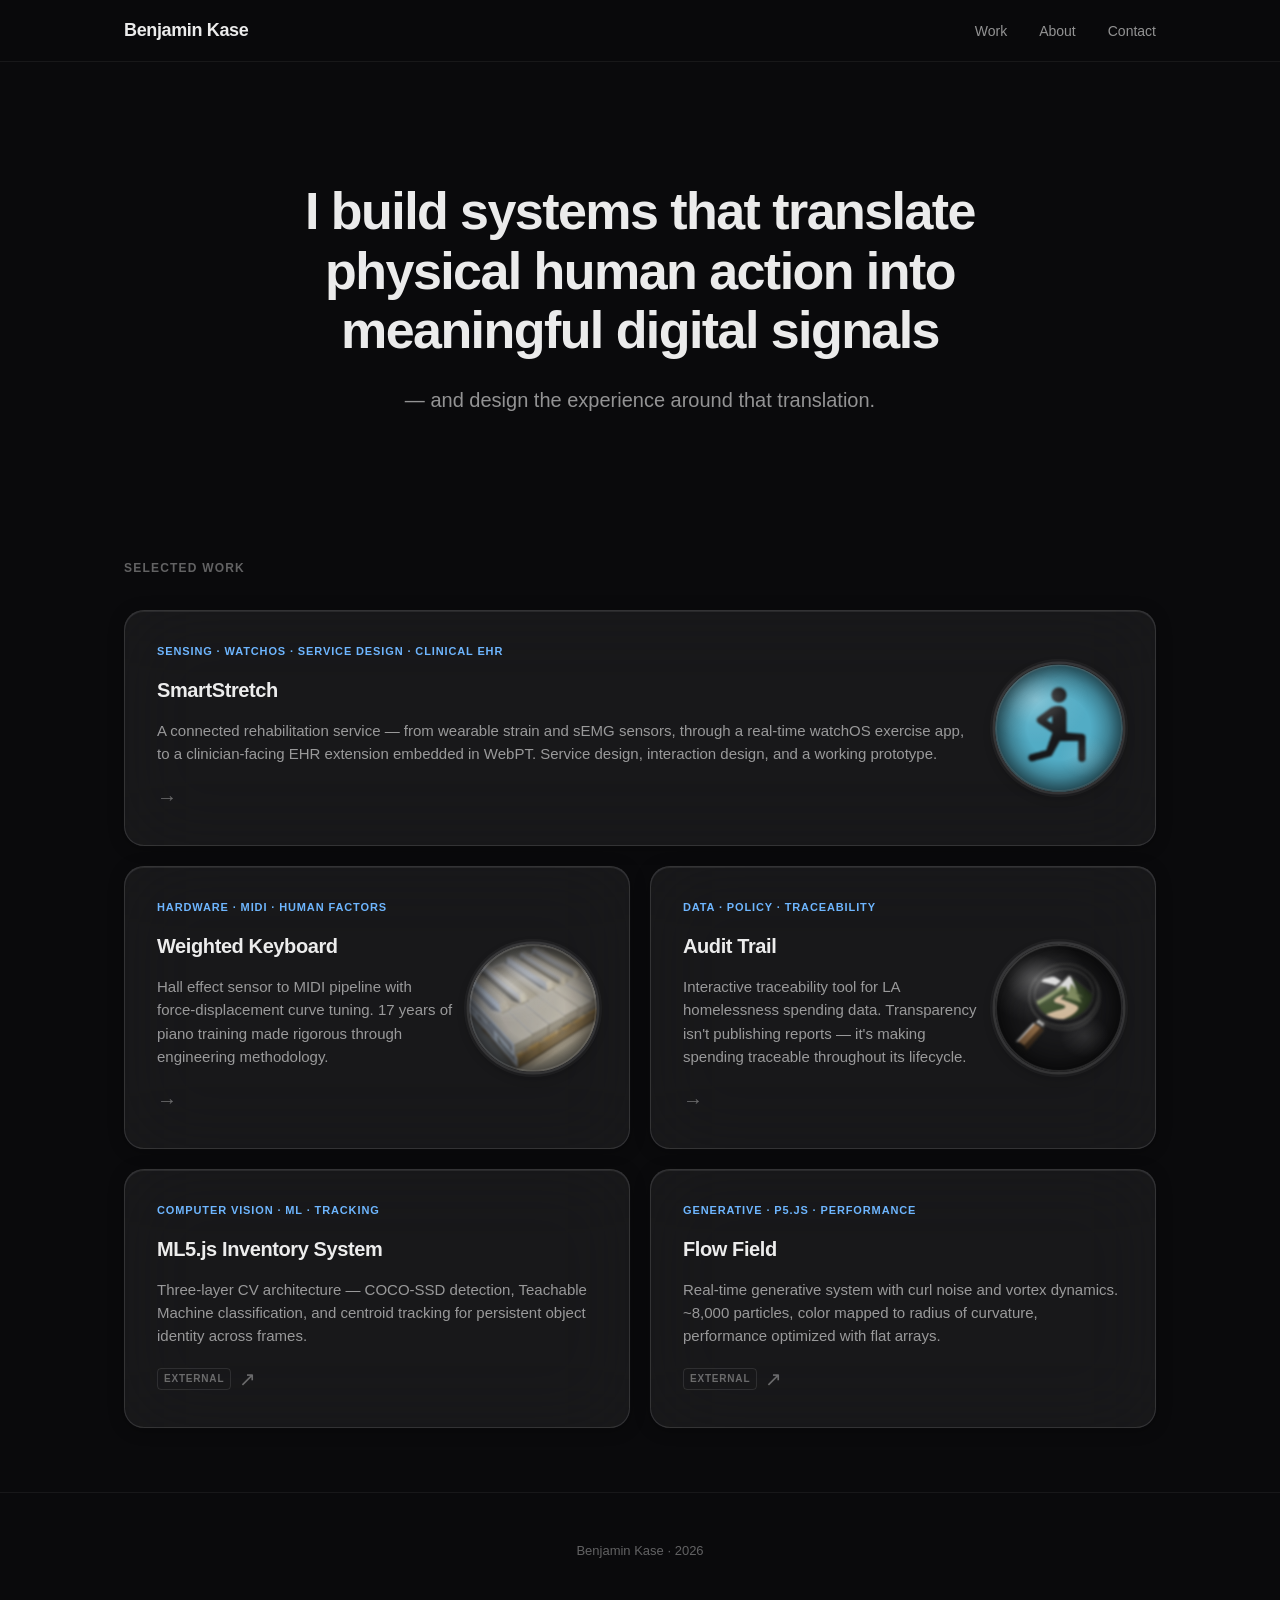
==== index.html @ 354878b5 "Portfolio initialization Smart Stretch Weighted Keyboard Audit Trail ML5.js Inventory System Flow Fi" ====
<!DOCTYPE html>
<html lang="en">
<head>
  <meta charset="UTF-8">
  <meta name="viewport" content="width=device-width, initial-scale=1.0">
  <title>Benjamin Kase — Interaction + Systems</title>
  <meta name="description" content="I build systems that translate physical human action into meaningful digital signals — and design the experience around that translation.">
  <link rel="stylesheet" href="styles.css">
  <link rel="icon" href="data:image/svg+xml,<svg xmlns='http://www.w3.org/2000/svg' viewBox='0 0 100 100'><text y='.9em' font-size='90'>◈</text></svg>">
  <style>
    .project-card.external .card-arrow {
      display: flex;
      align-items: center;
      gap: 8px;
    }
    .external-badge {
      font-size: 0.625rem;
      font-weight: 600;
      text-transform: uppercase;
      letter-spacing: 0.08em;
      color: var(--text-tertiary);
      border: 1px solid rgba(255, 255, 255, 0.1);
      border-radius: 4px;
      padding: 2px 6px;
      transition: border-color 0.2s, color 0.2s;
    }
    .project-card.external:hover .external-badge {
      color: var(--accent);
      border-color: rgba(110, 182, 255, 0.3);
    }

    /* ── Peephole hero images ── */
    .card-peephole-wrap {
      flex-shrink: 0;
      width: 128px;
      height: 128px;
      min-width: 128px;
      min-height: 128px;
      position: relative;
      border-radius: 50%;
      box-shadow:
        0 0 0 2.5px rgba(255,255,255,0.10),
        0 0 0 5px rgba(255,255,255,0.04),
        0 4px 12px rgba(0,0,0,0.3);
    }
    .card-peephole {
      position: relative;
      width: 100%;
      height: 100%;
      border-radius: 50%;
      overflow: hidden;
      clip-path: circle(50%);
      -webkit-clip-path: circle(50%);
      isolation: isolate;
      transform: translateZ(0);
      -webkit-transform: translateZ(0);
    }
    .card-peephole img {
      width: 100%;
      height: 100%;
      object-fit: cover;
      display: block;
      /* Haze / frosted lens effect on the image itself */
      filter: blur(1.2px) saturate(0.7) brightness(0.85);
      transition: filter 0.4s ease;
    }
    .project-card:hover .card-peephole img {
      filter: blur(0.4px) saturate(0.9) brightness(0.95);
    }
    /* Glass overlay — barrel distortion vignette + specular caustics */
    .card-peephole::after {
      content: '';
      position: absolute;
      inset: 0;
      border-radius: 50%;
      background:
        /* Primary specular highlight — top-left caustic */
        radial-gradient(ellipse 60% 50% at 32% 28%, rgba(255,255,255,0.30) 0%, rgba(255,255,255,0.06) 40%, transparent 70%),
        /* Secondary reflection — bottom-right */
        radial-gradient(ellipse 40% 35% at 70% 72%, rgba(255,255,255,0.10) 0%, transparent 50%),
        /* Barrel distortion vignette — heavy darkening at edges */
        radial-gradient(circle at 50% 50%, transparent 35%, rgba(0,0,0,0.20) 55%, rgba(0,0,0,0.50) 75%, rgba(0,0,0,0.75) 100%);
      box-shadow:
        inset 0 0 24px rgba(0,0,0,0.5),
        inset 0 1px 3px rgba(255,255,255,0.18),
        inset 0 -1px 2px rgba(255,255,255,0.05);
      pointer-events: none;
      transition: background 0.4s ease;
    }
    /* Lens housing ring */
    .card-peephole::before {
      content: '';
      position: absolute;
      inset: 0;
      border-radius: 50%;
      border: 2px solid rgba(255,255,255,0.10);
      z-index: 1;
      pointer-events: none;
    }
    .project-card:hover .card-peephole::after {
      background:
        radial-gradient(ellipse 60% 50% at 32% 28%, rgba(255,255,255,0.38) 0%, rgba(255,255,255,0.10) 40%, transparent 70%),
        radial-gradient(ellipse 40% 35% at 70% 72%, rgba(255,255,255,0.14) 0%, transparent 50%),
        radial-gradient(circle at 50% 50%, transparent 40%, rgba(0,0,0,0.15) 58%, rgba(0,0,0,0.40) 75%, rgba(0,0,0,0.65) 100%);
    }

    /* Card layout with peephole — flex row */
    .project-card.has-peephole {
      flex-direction: row;
      align-items: center;
    }
    .card-content {
      flex: 1;
      min-width: 0;
      display: flex;
      flex-direction: column;
      gap: 16px;
    }

    @media (max-width: 480px) {
      .card-peephole-wrap {
        width: 96px;
        height: 96px;
        min-width: 96px;
        min-height: 96px;
      }
    }
  </style>
</head>
<body>

  <nav class="nav">
    <div class="container">
      <a href="/" class="nav-logo">Benjamin Kase</a>
      <ul class="nav-links">
        <li><a href="/">Work</a></li>
        <li><a href="/about/">About</a></li>
        <li><a href="/contact/">Contact</a></li>
      </ul>
    </div>
  </nav>

  <header class="hero">
    <div class="container">
      <h1>I build systems that translate physical human action into meaningful digital signals</h1>
      <p class="subtitle">— and design the experience around that translation.</p>
    </div>
  </header>

  <main class="section">
    <div class="container">
      <p class="section-label">Selected Work</p>

      <div class="project-grid">

        <a href="/smartstretch/" class="project-card glass featured has-peephole">
          <div class="card-content">
            <span class="card-tag">Sensing · watchOS · Service Design · Clinical EHR</span>
            <h3>SmartStretch</h3>
            <p>A connected rehabilitation service — from wearable strain and sEMG sensors, through a real-time watchOS exercise app, to a clinician-facing EHR extension embedded in WebPT. Service design, interaction design, and a working prototype.</p>
            <span class="card-arrow">→</span>
          </div>
          <div class="card-peephole-wrap">
            <div class="card-peephole">
              <img src="smartstretch/assets/motion-icon.png" alt="Motion app icon" width="128" height="128">
            </div>
          </div>
        </a>

        <a href="/keyboard/" class="project-card glass has-peephole">
          <div class="card-content">
            <span class="card-tag">Hardware · MIDI · Human Factors</span>
            <h3>Weighted Keyboard</h3>
            <p>Hall effect sensor to MIDI pipeline with force-displacement curve tuning. 17 years of piano training made rigorous through engineering methodology.</p>
            <span class="card-arrow">→</span>
          </div>
          <div class="card-peephole-wrap">
            <div class="card-peephole">
              <img src="keyboard/assets/octave-v2.jpeg" alt="Assembled keyboard octave prototype" width="128" height="128">
            </div>
          </div>
        </a>

        <a href="/audit-trail/" class="project-card glass has-peephole">
          <div class="card-content">
            <span class="card-tag">Data · Policy · Traceability</span>
            <h3>Audit Trail</h3>
            <p>Interactive traceability tool for LA homelessness spending data. Transparency isn't publishing reports — it's making spending traceable throughout its lifecycle.</p>
            <span class="card-arrow">→</span>
          </div>
          <div class="card-peephole-wrap">
            <div class="card-peephole">
              <img src="audit-trail/app/assets/logo.png" alt="Audit Trail logo" width="128" height="128">
            </div>
          </div>
        </a>

        <a href="https://bkase-dotcom.github.io/ACCD-fall-2025/creative-prototyping/week11/Self%20Stock/prototype/index.html" target="_blank" rel="noopener" class="project-card glass external">
          <span class="card-tag">Computer Vision · ML · Tracking</span>
          <h3>ML5.js Inventory System</h3>
          <p>Three-layer CV architecture — COCO-SSD detection, Teachable Machine classification, and centroid tracking for persistent object identity across frames.</p>
          <span class="card-arrow"><span class="external-badge">External</span> ↗</span>
        </a>

        <a href="https://bkase-dotcom.github.io/ACCD-fall-2025/creative-prototyping/week8/Ptrns_rthm_mvmt/index.html" target="_blank" rel="noopener" class="project-card glass external">
          <span class="card-tag">Generative · P5.js · Performance</span>
          <h3>Flow Field</h3>
          <p>Real-time generative system with curl noise and vortex dynamics. ~8,000 particles, color mapped to radius of curvature, performance optimized with flat arrays.</p>
          <span class="card-arrow"><span class="external-badge">External</span> ↗</span>
        </a>

      </div>
    </div>
  </main>

  <footer class="footer">
    <div class="container">
      <p>Benjamin Kase · 2026</p>
    </div>
  </footer>

</body>
</html>
---- styles.css ----
/* ── Reset & Base ── */
*, *::before, *::after {
  margin: 0;
  padding: 0;
  box-sizing: border-box;
}

:root {
  --bg: #0a0a0c;
  --surface: rgba(255, 255, 255, 0.06);
  --surface-hover: rgba(255, 255, 255, 0.10);
  --glass-border: rgba(255, 255, 255, 0.12);
  --glass-highlight: rgba(255, 255, 255, 0.08);
  --text-primary: rgba(255, 255, 255, 0.92);
  --text-secondary: rgba(255, 255, 255, 0.56);
  --text-tertiary: rgba(255, 255, 255, 0.36);
  --accent: #6eb6ff;
  --radius: 20px;
  --radius-sm: 12px;
  --blur: 40px;
  --max-width: 1080px;
  --gutter: 24px;
}

html {
  font-size: 16px;
  -webkit-font-smoothing: antialiased;
  -moz-osx-font-smoothing: grayscale;
}

body {
  font-family: -apple-system, 'SF Pro Display', 'SF Pro Text', 'Inter', 'Helvetica Neue', sans-serif;
  background: var(--bg);
  color: var(--text-primary);
  line-height: 1.6;
  min-height: 100vh;
}

a {
  color: var(--accent);
  text-decoration: none;
  transition: opacity 0.2s;
}

a:hover {
  opacity: 0.8;
}

img {
  max-width: 100%;
  display: block;
}

/* ── Glass Surface ── */
.glass {
  background: var(--surface);
  backdrop-filter: blur(var(--blur));
  -webkit-backdrop-filter: blur(var(--blur));
  border: 1px solid var(--glass-border);
  border-radius: var(--radius);
  box-shadow:
    0 2px 16px rgba(0, 0, 0, 0.3),
    0 0 1px rgba(255, 255, 255, 0.1),
    inset 0 1px 0 var(--glass-highlight);
}

/* ── Layout ── */
.container {
  max-width: var(--max-width);
  margin: 0 auto;
  padding: 0 var(--gutter);
}

/* ── Nav ── */
.nav {
  position: sticky;
  top: 0;
  z-index: 100;
  padding: 16px 0;
  background: rgba(10, 10, 12, 0.72);
  backdrop-filter: blur(24px);
  -webkit-backdrop-filter: blur(24px);
  border-bottom: 1px solid rgba(255, 255, 255, 0.06);
}

.nav .container {
  display: flex;
  align-items: center;
  justify-content: space-between;
}

.nav-logo {
  font-size: 1.125rem;
  font-weight: 600;
  color: var(--text-primary);
  letter-spacing: -0.02em;
}

.nav-links {
  display: flex;
  gap: 32px;
  list-style: none;
}

.nav-links a {
  color: var(--text-secondary);
  font-size: 0.875rem;
  font-weight: 500;
  transition: color 0.2s;
}

.nav-links a:hover {
  color: var(--text-primary);
  opacity: 1;
}

/* ── Hero ── */
.hero {
  padding: 120px 0 80px;
  text-align: center;
}

.hero h1 {
  font-size: clamp(2rem, 5vw, 3.25rem);
  font-weight: 700;
  letter-spacing: -0.03em;
  line-height: 1.15;
  max-width: 720px;
  margin: 0 auto 24px;
}

.hero .subtitle {
  font-size: clamp(1rem, 2.5vw, 1.25rem);
  color: var(--text-secondary);
  max-width: 600px;
  margin: 0 auto;
  line-height: 1.5;
  font-weight: 400;
}

/* ── Section ── */
.section {
  padding: 64px 0;
}

.section-label {
  font-size: 0.75rem;
  font-weight: 600;
  text-transform: uppercase;
  letter-spacing: 0.1em;
  color: var(--text-tertiary);
  margin-bottom: 32px;
}

/* ── Project Grid ── */
.project-grid {
  display: grid;
  grid-template-columns: repeat(2, 1fr);
  gap: 20px;
}

.project-card {
  padding: 32px;
  transition: background 0.3s, transform 0.2s, box-shadow 0.3s;
  cursor: pointer;
  text-decoration: none;
  color: inherit;
  display: flex;
  flex-direction: column;
  gap: 16px;
}

.project-card:hover {
  background: var(--surface-hover);
  transform: translateY(-2px);
  box-shadow:
    0 8px 32px rgba(0, 0, 0, 0.4),
    0 0 1px rgba(255, 255, 255, 0.15),
    inset 0 1px 0 var(--glass-highlight);
  opacity: 1;
}

.project-card .card-tag {
  font-size: 0.6875rem;
  font-weight: 600;
  text-transform: uppercase;
  letter-spacing: 0.08em;
  color: var(--accent);
}

.project-card h3 {
  font-size: 1.25rem;
  font-weight: 600;
  letter-spacing: -0.02em;
  line-height: 1.3;
}

.project-card p {
  font-size: 0.9375rem;
  color: var(--text-secondary);
  line-height: 1.55;
}

.project-card .card-arrow {
  margin-top: auto;
  color: var(--text-tertiary);
  font-size: 1.25rem;
  transition: transform 0.2s, color 0.2s;
}

.project-card:hover .card-arrow {
  transform: translateX(4px);
  color: var(--accent);
}

/* Featured card spans full width */
.project-card.featured {
  grid-column: 1 / -1;
}

/* ── Footer ── */
.footer {
  padding: 48px 0;
  border-top: 1px solid rgba(255, 255, 255, 0.06);
  text-align: center;
}

.footer p {
  font-size: 0.8125rem;
  color: var(--text-tertiary);
}

/* ── Project Page Layout ── */
.page-header {
  padding: 80px 0 48px;
}

.page-header .back-link {
  display: inline-flex;
  align-items: center;
  gap: 6px;
  font-size: 0.875rem;
  color: var(--text-secondary);
  margin-bottom: 32px;
}

.page-header .back-link:hover {
  color: var(--text-primary);
  opacity: 1;
}

.page-header h1 {
  font-size: clamp(1.75rem, 4vw, 2.5rem);
  font-weight: 700;
  letter-spacing: -0.03em;
  margin-bottom: 16px;
}

.page-header .page-desc {
  font-size: 1.0625rem;
  color: var(--text-secondary);
  max-width: 640px;
  line-height: 1.55;
}

/* ── Tabs ── */
.tabs {
  display: flex;
  gap: 4px;
  padding: 4px;
  border-radius: var(--radius-sm);
  background: rgba(255, 255, 255, 0.04);
  width: fit-content;
  margin-bottom: 40px;
}

.tab-btn {
  padding: 8px 20px;
  border: none;
  background: transparent;
  color: var(--text-secondary);
  font-size: 0.875rem;
  font-weight: 500;
  border-radius: 8px;
  cursor: pointer;
  transition: all 0.2s;
  font-family: inherit;
}

.tab-btn:hover {
  color: var(--text-primary);
}

.tab-btn.active {
  background: rgba(255, 255, 255, 0.1);
  color: var(--text-primary);
}

.tab-panel {
  display: none;
}

.tab-panel.active {
  display: block;
}

/* ── Content Blocks ── */
.content-block {
  margin-bottom: 48px;
}

.content-block h2 {
  font-size: 1.375rem;
  font-weight: 600;
  letter-spacing: -0.02em;
  margin-bottom: 16px;
}

.content-block h3 {
  font-size: 1.0625rem;
  font-weight: 600;
  margin-bottom: 12px;
}

.content-block p {
  color: var(--text-secondary);
  line-height: 1.6;
  margin-bottom: 12px;
}

.content-block ul {
  list-style: none;
  padding: 0;
}

.content-block ul li {
  color: var(--text-secondary);
  padding-left: 20px;
  position: relative;
  margin-bottom: 8px;
  line-height: 1.5;
}

.content-block ul li::before {
  content: '·';
  position: absolute;
  left: 4px;
  color: var(--text-tertiary);
  font-weight: 700;
}

/* ── Detail Grid ── */
.detail-grid {
  display: grid;
  grid-template-columns: repeat(auto-fit, minmax(280px, 1fr));
  gap: 20px;
  margin-top: 24px;
}

.detail-card {
  padding: 24px;
}

.detail-card h4 {
  font-size: 0.9375rem;
  font-weight: 600;
  margin-bottom: 8px;
}

.detail-card p {
  font-size: 0.875rem;
  color: var(--text-secondary);
  line-height: 1.5;
}

/* ── Responsive ── */
@media (max-width: 768px) {
  :root {
    --gutter: 20px;
  }

  .hero {
    padding: 80px 0 56px;
  }

  .project-grid {
    grid-template-columns: 1fr;
  }

  .nav-links {
    gap: 20px;
  }

  .tabs {
    width: 100%;
    overflow-x: auto;
  }
}

@media (max-width: 480px) {
  :root {
    --gutter: 16px;
  }

  .nav-links {
    gap: 16px;
  }

  .nav-links a {
    font-size: 0.8125rem;
  }

  .project-card {
    padding: 24px;
  }
}
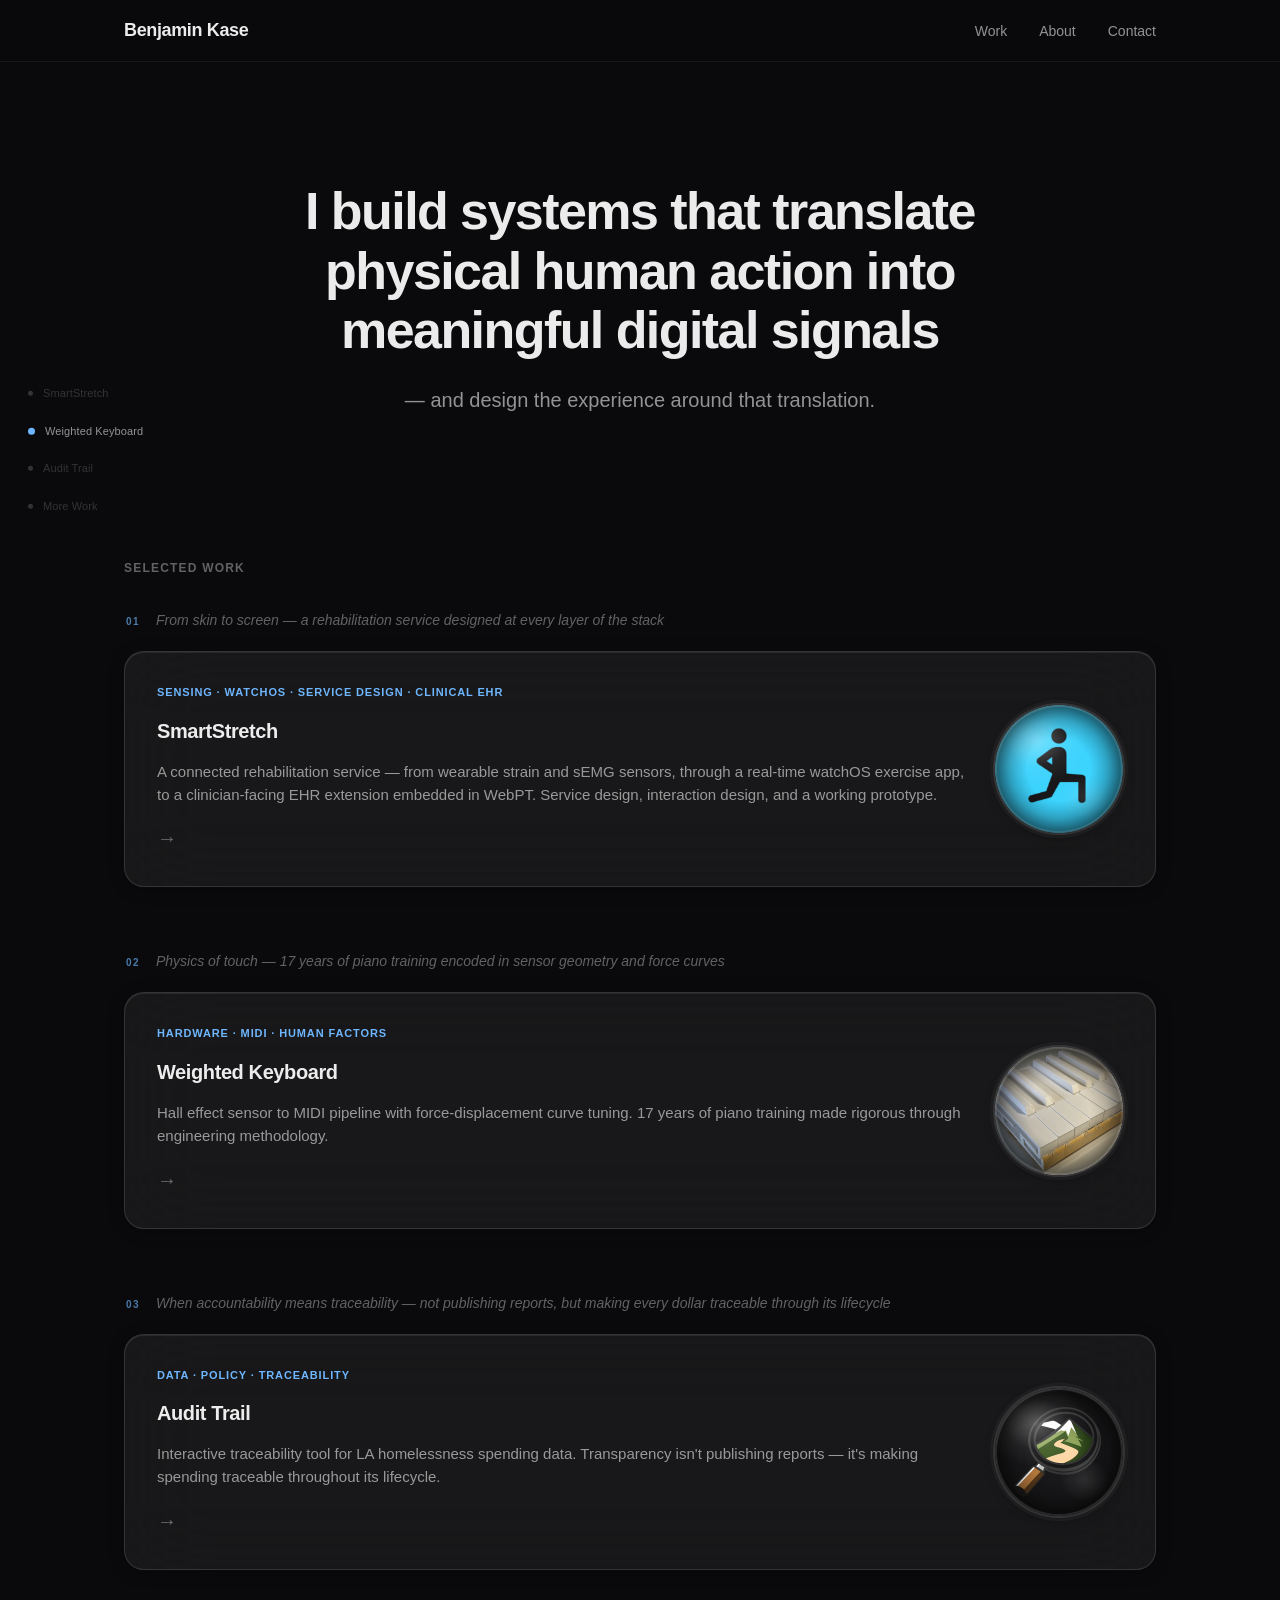
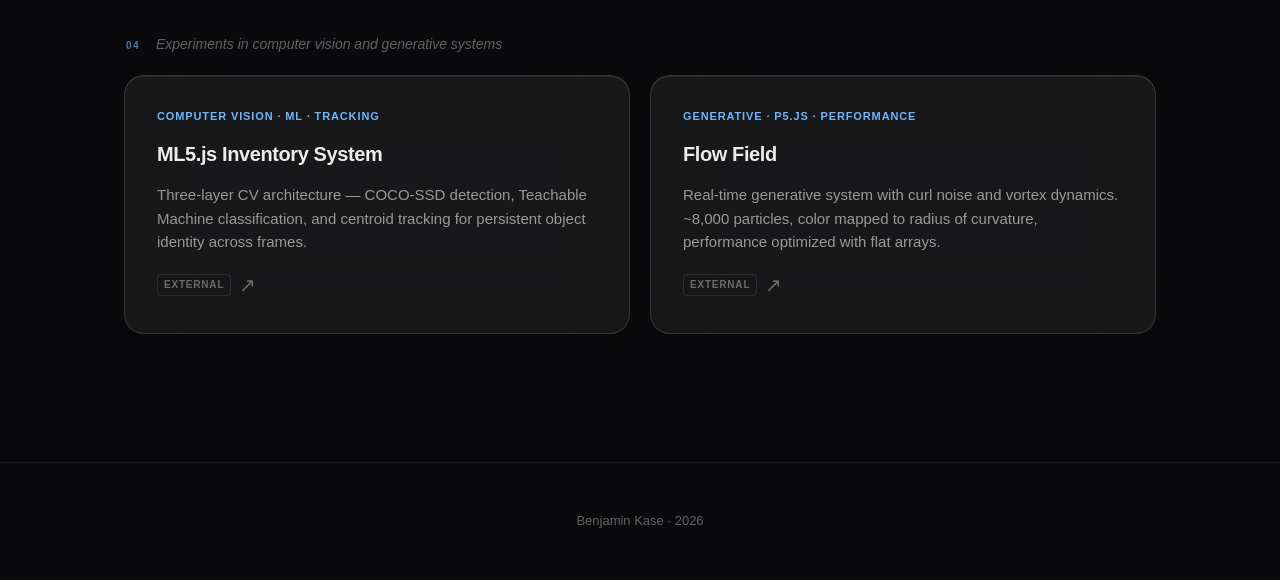
==== commit 1311078d: "Fixing hero thumbnail images" ====
--- a/index.html
+++ b/index.html
@@ -30,6 +30,30 @@
     }
 
     /* ── Peephole hero images ── */
+    /*
+     * Architecture:
+     *  .card-peephole-wrap  — plain positioned element, no stacking context.
+     *                         Ambient glow + ring are pure box-shadow on hover.
+     *  .card-peephole       — background-image set via inline style, clipped to
+     *                         a circle by overflow:hidden + border-radius. No
+     *                         <img> child, no filter — avoids the WebKit bug
+     *                         where filter on a child escapes overflow clipping,
+     *                         and avoids GPU layer promotion that causes the
+     *                         background-image to disappear during scroll/pan.
+     */
+    /*
+     * No isolation: isolate, no pseudo-elements with filter.
+     * filter: blur on any descendant of an isolation: isolate stacking context
+     * forces the entire context onto a GPU compositing layer. When the
+     * compositor evicts that layer during scroll/pan, background-image content
+     * painted inside it disappears until a full repaint. Removing both
+     * isolation and the blurred pseudo-element keeps everything in the normal
+     * paint phase, which is stable across scroll, pan, and back-nav.
+     *
+     * Ambient glow is achieved entirely with box-shadow — multiple directional
+     * colored shadows approximate the warm/cool gradient of a real LED strip
+     * without creating any GPU compositing layers.
+     */
     .card-peephole-wrap {
       flex-shrink: 0;
       width: 128px;
@@ -39,69 +63,65 @@
       position: relative;
       border-radius: 50%;
       box-shadow:
-        0 0 0 2.5px rgba(255,255,255,0.10),
+        0 0 0 2px rgba(255,255,255,0.10),
         0 0 0 5px rgba(255,255,255,0.04),
         0 4px 12px rgba(0,0,0,0.3);
-    }
+      transition: box-shadow 0.5s cubic-bezier(0.16, 1, 0.3, 1);
+    }
+    /* Hover: crisp ring + directional ambient glow via box-shadow only */
+    .project-card:hover .card-peephole-wrap {
+      box-shadow:
+        /* crisp cool-blue ring */
+        0 0 0 2px rgba(140, 205, 255, 0.88),
+        /* ambient glow — cool at top, accent at sides, warm at bottom */
+        0 -12px 20px rgba(212, 238, 255, 0.55),
+        12px   0 20px rgba(110, 182, 255, 0.50),
+        0  12px 20px rgba(255, 190, 100, 0.44),
+        -12px  0 20px rgba(110, 182, 255, 0.50),
+        /* soft overall bloom */
+        0 0 28px rgba(110, 182, 255, 0.22),
+        0 4px 16px rgba(0,0,0,0.4);
+    }
+    /*
+     * Circular image container.
+     * Uses a plain <img> child — <img> is managed by the browser image cache
+     * and repaints reliably even inside backdrop-filter compositing layers.
+     * No isolation: isolate, no background-image, no filter anywhere.
+     *
+     * ::before is removed. The lens ring is folded into ::after as an inset
+     * box-shadow so ::after (which renders after <img> content by spec) is
+     * naturally above the image with zero z-index or stacking-context tricks.
+     */
     .card-peephole {
       position: relative;
       width: 100%;
       height: 100%;
       border-radius: 50%;
       overflow: hidden;
-      clip-path: circle(50%);
-      -webkit-clip-path: circle(50%);
-      isolation: isolate;
-      transform: translateZ(0);
-      -webkit-transform: translateZ(0);
-    }
-    .card-peephole img {
+    }
+    .peephole-img {
       width: 100%;
       height: 100%;
       object-fit: cover;
       display: block;
-      /* Haze / frosted lens effect on the image itself */
-      filter: blur(1.2px) saturate(0.7) brightness(0.85);
-      transition: filter 0.4s ease;
-    }
-    .project-card:hover .card-peephole img {
-      filter: blur(0.4px) saturate(0.9) brightness(0.95);
-    }
-    /* Glass overlay — barrel distortion vignette + specular caustics */
+    }
+    /* Glass overlay + lens ring combined — renders above <img> by source order */
     .card-peephole::after {
       content: '';
       position: absolute;
       inset: 0;
       border-radius: 50%;
       background:
-        /* Primary specular highlight — top-left caustic */
         radial-gradient(ellipse 60% 50% at 32% 28%, rgba(255,255,255,0.30) 0%, rgba(255,255,255,0.06) 40%, transparent 70%),
-        /* Secondary reflection — bottom-right */
         radial-gradient(ellipse 40% 35% at 70% 72%, rgba(255,255,255,0.10) 0%, transparent 50%),
-        /* Barrel distortion vignette — heavy darkening at edges */
         radial-gradient(circle at 50% 50%, transparent 35%, rgba(0,0,0,0.20) 55%, rgba(0,0,0,0.50) 75%, rgba(0,0,0,0.75) 100%);
       box-shadow:
+        inset 0 0 0 2px rgba(255,255,255,0.10), /* lens housing ring */
         inset 0 0 24px rgba(0,0,0,0.5),
         inset 0 1px 3px rgba(255,255,255,0.18),
         inset 0 -1px 2px rgba(255,255,255,0.05);
       pointer-events: none;
       transition: background 0.4s ease;
-    }
-    /* Lens housing ring */
-    .card-peephole::before {
-      content: '';
-      position: absolute;
-      inset: 0;
-      border-radius: 50%;
-      border: 2px solid rgba(255,255,255,0.10);
-      z-index: 1;
-      pointer-events: none;
-    }
-    .project-card:hover .card-peephole::after {
-      background:
-        radial-gradient(ellipse 60% 50% at 32% 28%, rgba(255,255,255,0.38) 0%, rgba(255,255,255,0.10) 40%, transparent 70%),
-        radial-gradient(ellipse 40% 35% at 70% 72%, rgba(255,255,255,0.14) 0%, transparent 50%),
-        radial-gradient(circle at 50% 50%, transparent 40%, rgba(0,0,0,0.15) 58%, rgba(0,0,0,0.40) 75%, rgba(0,0,0,0.65) 100%);
     }
 
     /* Card layout with peephole — flex row */
@@ -117,6 +137,123 @@
       gap: 16px;
     }
 
+    /* ── Project Chapters ── */
+    .project-chapter {
+      margin-bottom: 64px;
+      scroll-margin-top: 88px;
+    }
+    .chapter-header {
+      display: flex;
+      align-items: baseline;
+      gap: 16px;
+      margin-bottom: 20px;
+      padding-left: 2px;
+    }
+    .chapter-num {
+      font-size: 0.625rem;
+      font-weight: 700;
+      letter-spacing: 0.14em;
+      text-transform: uppercase;
+      color: var(--accent);
+      opacity: 0.65;
+      flex-shrink: 0;
+    }
+    .chapter-context {
+      font-size: 0.875rem;
+      color: var(--text-tertiary);
+      line-height: 1.5;
+      font-style: italic;
+    }
+
+    /* ── External projects grid ── */
+    .ext-row {
+      display: grid;
+      grid-template-columns: repeat(2, 1fr);
+      gap: 20px;
+    }
+
+    /* ── Left Project Navigator ── */
+    .project-nav-left {
+      position: fixed;
+      left: 28px;
+      top: 50%;
+      transform: translateY(-50%);
+      z-index: 90;
+      display: flex;
+      flex-direction: column;
+      gap: 20px;
+    }
+    .pnl-item {
+      display: flex;
+      align-items: center;
+      gap: 10px;
+      cursor: pointer;
+      text-decoration: none;
+      color: inherit;
+      transition: opacity 0.25s;
+      opacity: 0.3;
+    }
+    .pnl-item:hover {
+      opacity: 0.7;
+    }
+    .pnl-item.active {
+      opacity: 1;
+    }
+    .pnl-dot {
+      width: 5px;
+      height: 5px;
+      border-radius: 50%;
+      background: var(--text-secondary);
+      flex-shrink: 0;
+      transition: background 0.25s, width 0.25s, height 0.25s;
+    }
+    .pnl-item.active .pnl-dot {
+      background: var(--accent);
+      width: 7px;
+      height: 7px;
+    }
+    .pnl-label {
+      font-size: 0.6875rem;
+      font-weight: 500;
+      color: var(--text-secondary);
+      white-space: nowrap;
+      letter-spacing: 0.01em;
+    }
+
+    /* ── Scroll Reveal ── */
+    .reveal {
+      opacity: 0;
+      transform: translateY(16px);
+      transition:
+        opacity 0.7s cubic-bezier(0.16, 1, 0.3, 1),
+        transform 0.7s cubic-bezier(0.16, 1, 0.3, 1);
+    }
+    .reveal.visible {
+      opacity: 1;
+      transform: translateY(0);
+    }
+    .reveal-delay-1 { transition-delay: 0.12s; }
+    .reveal-delay-2 { transition-delay: 0.24s; }
+
+    /* ── Hero entrance animation (above fold — CSS, no observer needed) ── */
+    @keyframes fadeUp {
+      from { opacity: 0; transform: translateY(20px); }
+      to   { opacity: 1; transform: translateY(0); }
+    }
+    .hero h1 {
+      animation: fadeUp 0.9s cubic-bezier(0.16, 1, 0.3, 1) both;
+    }
+    .hero .subtitle {
+      animation: fadeUp 0.9s 0.15s cubic-bezier(0.16, 1, 0.3, 1) both;
+    }
+
+    /* ── Responsive ── */
+    @media (max-width: 1260px) {
+      .project-nav-left { display: none; }
+    }
+    @media (max-width: 768px) {
+      .ext-row { grid-template-columns: 1fr; }
+    }
     @media (max-width: 480px) {
       .card-peephole-wrap {
         width: 96px;
@@ -131,13 +268,33 @@
 
   <nav class="nav">
     <div class="container">
-      <a href="/" class="nav-logo">Benjamin Kase</a>
+      <a href="./" class="nav-logo">Benjamin Kase</a>
       <ul class="nav-links">
-        <li><a href="/">Work</a></li>
-        <li><a href="/about/">About</a></li>
-        <li><a href="/contact/">Contact</a></li>
+        <li><a href="./">Work</a></li>
+        <li><a href="about/">About</a></li>
+        <li><a href="contact/">Contact</a></li>
       </ul>
     </div>
+  </nav>
+
+  <!-- ── Left Project Navigator ── -->
+  <nav class="project-nav-left" aria-label="Jump to project">
+    <a class="pnl-item" href="#chapter-smartstretch" data-chapter="chapter-smartstretch">
+      <span class="pnl-dot"></span>
+      <span class="pnl-label">SmartStretch</span>
+    </a>
+    <a class="pnl-item" href="#chapter-keyboard" data-chapter="chapter-keyboard">
+      <span class="pnl-dot"></span>
+      <span class="pnl-label">Weighted Keyboard</span>
+    </a>
+    <a class="pnl-item" href="#chapter-audit" data-chapter="chapter-audit">
+      <span class="pnl-dot"></span>
+      <span class="pnl-label">Audit Trail</span>
+    </a>
+    <a class="pnl-item" href="#chapter-more" data-chapter="chapter-more">
+      <span class="pnl-dot"></span>
+      <span class="pnl-label">More Work</span>
+    </a>
   </nav>
 
   <header class="hero">
@@ -149,11 +306,15 @@
 
   <main class="section">
     <div class="container">
-      <p class="section-label">Selected Work</p>
-
-      <div class="project-grid">
-
-        <a href="/smartstretch/" class="project-card glass featured has-peephole">
+      <p class="section-label reveal">Selected Work</p>
+
+      <!-- ── Chapter 01: SmartStretch ── -->
+      <div class="project-chapter" id="chapter-smartstretch">
+        <div class="chapter-header reveal">
+          <span class="chapter-num">01</span>
+          <span class="chapter-context">From skin to screen — a rehabilitation service designed at every layer of the stack</span>
+        </div>
+        <a href="smartstretch/" class="project-card glass featured has-peephole reveal reveal-delay-1">
           <div class="card-content">
             <span class="card-tag">Sensing · watchOS · Service Design · Clinical EHR</span>
             <h3>SmartStretch</h3>
@@ -162,12 +323,19 @@
           </div>
           <div class="card-peephole-wrap">
             <div class="card-peephole">
-              <img src="smartstretch/assets/motion-icon.png" alt="Motion app icon" width="128" height="128">
+              <img class="peephole-img" src="smartstretch/assets/motion-icon.png" alt="Motion app icon" width="128" height="128">
             </div>
           </div>
         </a>
-
-        <a href="/keyboard/" class="project-card glass has-peephole">
+      </div>
+
+      <!-- ── Chapter 02: Weighted Keyboard ── -->
+      <div class="project-chapter" id="chapter-keyboard">
+        <div class="chapter-header reveal">
+          <span class="chapter-num">02</span>
+          <span class="chapter-context">Physics of touch — 17 years of piano training encoded in sensor geometry and force curves</span>
+        </div>
+        <a href="keyboard/" class="project-card glass has-peephole reveal reveal-delay-1">
           <div class="card-content">
             <span class="card-tag">Hardware · MIDI · Human Factors</span>
             <h3>Weighted Keyboard</h3>
@@ -176,12 +344,19 @@
           </div>
           <div class="card-peephole-wrap">
             <div class="card-peephole">
-              <img src="keyboard/assets/octave-v2.jpeg" alt="Assembled keyboard octave prototype" width="128" height="128">
+              <img class="peephole-img" src="keyboard/assets/octave-v2.jpeg" alt="Assembled keyboard octave prototype" width="128" height="128" loading="eager" decoding="sync">
             </div>
           </div>
         </a>
-
-        <a href="/audit-trail/" class="project-card glass has-peephole">
+      </div>
+
+      <!-- ── Chapter 03: Audit Trail ── -->
+      <div class="project-chapter" id="chapter-audit">
+        <div class="chapter-header reveal">
+          <span class="chapter-num">03</span>
+          <span class="chapter-context">When accountability means traceability — not publishing reports, but making every dollar traceable through its lifecycle</span>
+        </div>
+        <a href="audit-trail/" class="project-card glass has-peephole reveal reveal-delay-1">
           <div class="card-content">
             <span class="card-tag">Data · Policy · Traceability</span>
             <h3>Audit Trail</h3>
@@ -190,26 +365,34 @@
           </div>
           <div class="card-peephole-wrap">
             <div class="card-peephole">
-              <img src="audit-trail/app/assets/logo.png" alt="Audit Trail logo" width="128" height="128">
+              <img class="peephole-img" src="audit-trail/app/assets/logo.png" alt="Audit Trail logo" width="128" height="128">
             </div>
           </div>
         </a>
-
-        <a href="https://bkase-dotcom.github.io/ACCD-fall-2025/creative-prototyping/week11/Self%20Stock/prototype/index.html" target="_blank" rel="noopener" class="project-card glass external">
-          <span class="card-tag">Computer Vision · ML · Tracking</span>
-          <h3>ML5.js Inventory System</h3>
-          <p>Three-layer CV architecture — COCO-SSD detection, Teachable Machine classification, and centroid tracking for persistent object identity across frames.</p>
-          <span class="card-arrow"><span class="external-badge">External</span> ↗</span>
-        </a>
-
-        <a href="https://bkase-dotcom.github.io/ACCD-fall-2025/creative-prototyping/week8/Ptrns_rthm_mvmt/index.html" target="_blank" rel="noopener" class="project-card glass external">
-          <span class="card-tag">Generative · P5.js · Performance</span>
-          <h3>Flow Field</h3>
-          <p>Real-time generative system with curl noise and vortex dynamics. ~8,000 particles, color mapped to radius of curvature, performance optimized with flat arrays.</p>
-          <span class="card-arrow"><span class="external-badge">External</span> ↗</span>
-        </a>
-
       </div>
+
+      <!-- ── Chapter 04: More Work ── -->
+      <div class="project-chapter" id="chapter-more">
+        <div class="chapter-header reveal">
+          <span class="chapter-num">04</span>
+          <span class="chapter-context">Experiments in computer vision and generative systems</span>
+        </div>
+        <div class="ext-row">
+          <a href="https://bkase-dotcom.github.io/ACCD-fall-2025/creative-prototyping/week11/Self%20Stock/prototype/index.html" target="_blank" rel="noopener" class="project-card glass external reveal">
+            <span class="card-tag">Computer Vision · ML · Tracking</span>
+            <h3>ML5.js Inventory System</h3>
+            <p>Three-layer CV architecture — COCO-SSD detection, Teachable Machine classification, and centroid tracking for persistent object identity across frames.</p>
+            <span class="card-arrow"><span class="external-badge">External</span> ↗</span>
+          </a>
+          <a href="https://bkase-dotcom.github.io/ACCD-fall-2025/creative-prototyping/week8/Ptrns_rthm_mvmt/index.html" target="_blank" rel="noopener" class="project-card glass external reveal reveal-delay-1">
+            <span class="card-tag">Generative · P5.js · Performance</span>
+            <h3>Flow Field</h3>
+            <p>Real-time generative system with curl noise and vortex dynamics. ~8,000 particles, color mapped to radius of curvature, performance optimized with flat arrays.</p>
+            <span class="card-arrow"><span class="external-badge">External</span> ↗</span>
+          </a>
+        </div>
+      </div>
+
     </div>
   </main>
 
@@ -219,5 +402,64 @@
     </div>
   </footer>
 
+  <script>
+    // ── Scroll reveal ──
+    const revealObserver = new IntersectionObserver((entries) => {
+      entries.forEach(entry => {
+        if (entry.isIntersecting) {
+          entry.target.classList.add('visible');
+          revealObserver.unobserve(entry.target);
+        }
+      });
+    }, { threshold: 0.08 });
+
+    document.querySelectorAll('.reveal').forEach(el => revealObserver.observe(el));
+
+    // ── Left nav active state ──
+    // Fires when a chapter enters the "active zone": top 20%–70% of viewport
+    const navItems = document.querySelectorAll('.pnl-item');
+
+    const chapterObserver = new IntersectionObserver((entries) => {
+      entries.forEach(entry => {
+        if (entry.isIntersecting) {
+          navItems.forEach(item => {
+            item.classList.toggle('active', item.dataset.chapter === entry.target.id);
+          });
+        }
+      });
+    }, {
+      rootMargin: '-18% 0px -58% 0px',
+      threshold: 0
+    });
+
+    document.querySelectorAll('.project-chapter').forEach(ch => chapterObserver.observe(ch));
+
+    // ── Smooth scroll for left nav clicks ──
+    navItems.forEach(item => {
+      item.addEventListener('click', e => {
+        e.preventDefault();
+        const target = document.getElementById(item.dataset.chapter);
+        if (target) {
+          const top = target.getBoundingClientRect().top + window.scrollY - 80;
+          window.scrollTo({ top, behavior: 'smooth' });
+        }
+      });
+    });
+
+    // ── bfcache safety net ──
+    // When a page is restored from the browser's back-forward cache, GPU
+    // textures may have been evicted. Force a src re-assignment so the
+    // browser repaints the image from the already-in-memory data URL.
+    window.addEventListener('pageshow', e => {
+      if (e.persisted) {
+        document.querySelectorAll('.peephole-img').forEach(img => {
+          const src = img.src;
+          img.src = '';
+          requestAnimationFrame(() => { img.src = src; });
+        });
+      }
+    });
+  </script>
+
 </body>
 </html>
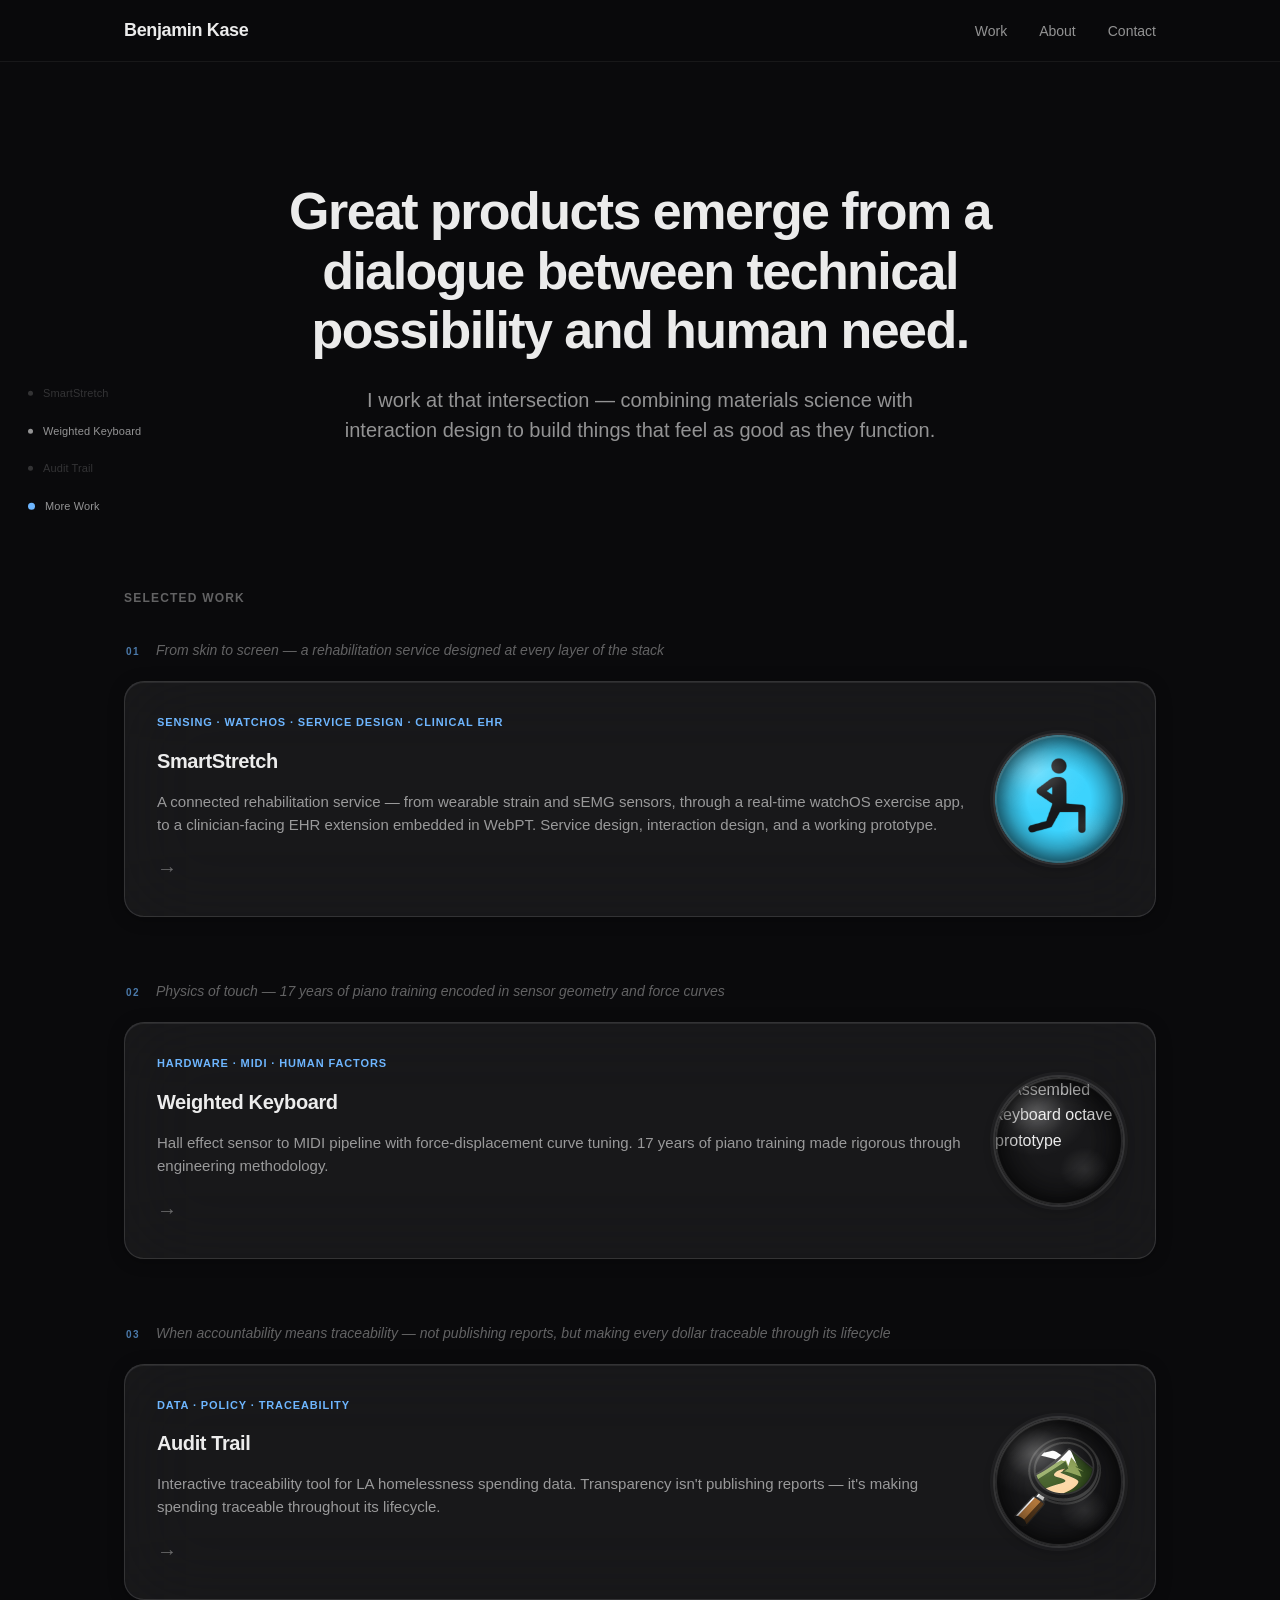
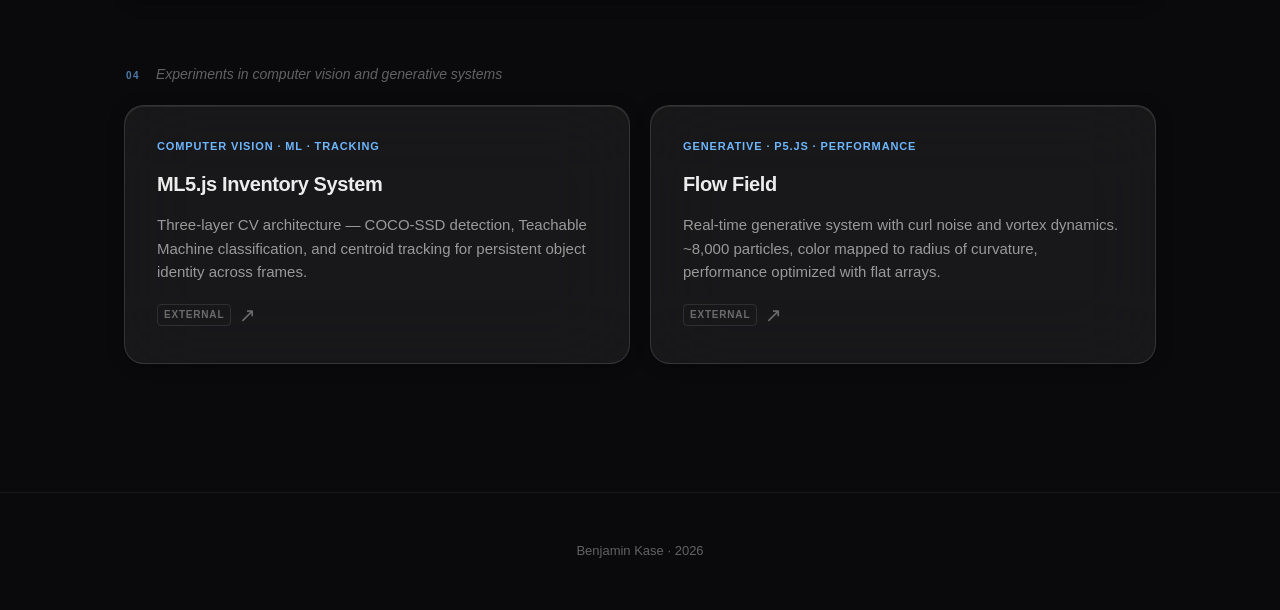
==== commit 87a275eb: "Update index.html" ====
--- a/index.html
+++ b/index.html
@@ -62,24 +62,27 @@
       min-height: 128px;
       position: relative;
       border-radius: 50%;
+      /* Per-card glow color tokens — overridden inline on each card */
+      --glow-ring:   rgba(255, 255, 255, 0.75);
+      --glow-top:    rgba(240, 240, 240, 0.45);
+      --glow-side:   rgba(200, 200, 200, 0.38);
+      --glow-bottom: rgba(180, 180, 160, 0.32);
+      --glow-bloom:  rgba(200, 200, 200, 0.16);
       box-shadow:
         0 0 0 2px rgba(255,255,255,0.10),
         0 0 0 5px rgba(255,255,255,0.04),
         0 4px 12px rgba(0,0,0,0.3);
       transition: box-shadow 0.5s cubic-bezier(0.16, 1, 0.3, 1);
     }
-    /* Hover: crisp ring + directional ambient glow via box-shadow only */
+    /* Hover: crisp ring + directional ambient glow — colors from per-card tokens */
     .project-card:hover .card-peephole-wrap {
       box-shadow:
-        /* crisp cool-blue ring */
-        0 0 0 2px rgba(140, 205, 255, 0.88),
-        /* ambient glow — cool at top, accent at sides, warm at bottom */
-        0 -12px 20px rgba(212, 238, 255, 0.55),
-        12px   0 20px rgba(110, 182, 255, 0.50),
-        0  12px 20px rgba(255, 190, 100, 0.44),
-        -12px  0 20px rgba(110, 182, 255, 0.50),
-        /* soft overall bloom */
-        0 0 28px rgba(110, 182, 255, 0.22),
+        0 0 0 2px var(--glow-ring),
+        0 -12px 22px var(--glow-top),
+        12px    0 22px var(--glow-side),
+        0  12px 22px var(--glow-bottom),
+        -12px   0 22px var(--glow-side),
+        0 0 32px var(--glow-bloom),
         0 4px 16px rgba(0,0,0,0.4);
     }
     /*
@@ -299,8 +302,8 @@
 
   <header class="hero">
     <div class="container">
-      <h1>I build systems that translate physical human action into meaningful digital signals</h1>
-      <p class="subtitle">— and design the experience around that translation.</p>
+      <h1>Great products emerge from a dialogue between technical possibility and human need.</h1>
+      <p class="subtitle">I work at that intersection — combining materials science with interaction design to build things that feel as good as they function.</p>
     </div>
   </header>
 
@@ -321,7 +324,12 @@
             <p>A connected rehabilitation service — from wearable strain and sEMG sensors, through a real-time watchOS exercise app, to a clinician-facing EHR extension embedded in WebPT. Service design, interaction design, and a working prototype.</p>
             <span class="card-arrow">→</span>
           </div>
-          <div class="card-peephole-wrap">
+          <div class="card-peephole-wrap" style="
+            --glow-ring:   rgba(80, 215, 255, 0.82);
+            --glow-top:    rgba(180, 240, 255, 0.50);
+            --glow-side:   rgba(80, 200, 250, 0.44);
+            --glow-bottom: rgba(60, 160, 230, 0.36);
+            --glow-bloom:  rgba(100, 210, 255, 0.20);">
             <div class="card-peephole">
               <img class="peephole-img" src="smartstretch/assets/motion-icon.png" alt="Motion app icon" width="128" height="128">
             </div>
@@ -342,9 +350,14 @@
             <p>Hall effect sensor to MIDI pipeline with force-displacement curve tuning. 17 years of piano training made rigorous through engineering methodology.</p>
             <span class="card-arrow">→</span>
           </div>
-          <div class="card-peephole-wrap">
+          <div class="card-peephole-wrap" style="
+            --glow-ring:   rgba(255, 228, 160, 0.80);
+            --glow-top:    rgba(255, 245, 210, 0.48);
+            --glow-side:   rgba(255, 200, 100, 0.42);
+            --glow-bottom: rgba(240, 150, 50,  0.38);
+            --glow-bloom:  rgba(255, 195, 90,  0.18);">
             <div class="card-peephole">
-              <img class="peephole-img" src="keyboard/assets/octave-v2.jpeg" alt="Assembled keyboard octave prototype" width="128" height="128" loading="eager" decoding="sync">
+              <img class="peephole-img" src="keyboard/assets/octave-v2-thumb.jpeg" alt="Assembled keyboard octave prototype" width="128" height="128" loading="eager" decoding="sync">
             </div>
           </div>
         </a>
@@ -363,7 +376,12 @@
             <p>Interactive traceability tool for LA homelessness spending data. Transparency isn't publishing reports — it's making spending traceable throughout its lifecycle.</p>
             <span class="card-arrow">→</span>
           </div>
-          <div class="card-peephole-wrap">
+          <div class="card-peephole-wrap" style="
+            --glow-ring:   rgba(200, 190, 130, 0.78);
+            --glow-top:    rgba(240, 235, 195, 0.46);
+            --glow-side:   rgba(200, 185, 120, 0.40);
+            --glow-bottom: rgba(180, 155, 80,  0.36);
+            --glow-bloom:  rgba(200, 185, 120, 0.17);">
             <div class="card-peephole">
               <img class="peephole-img" src="audit-trail/app/assets/logo.png" alt="Audit Trail logo" width="128" height="128">
             </div>
